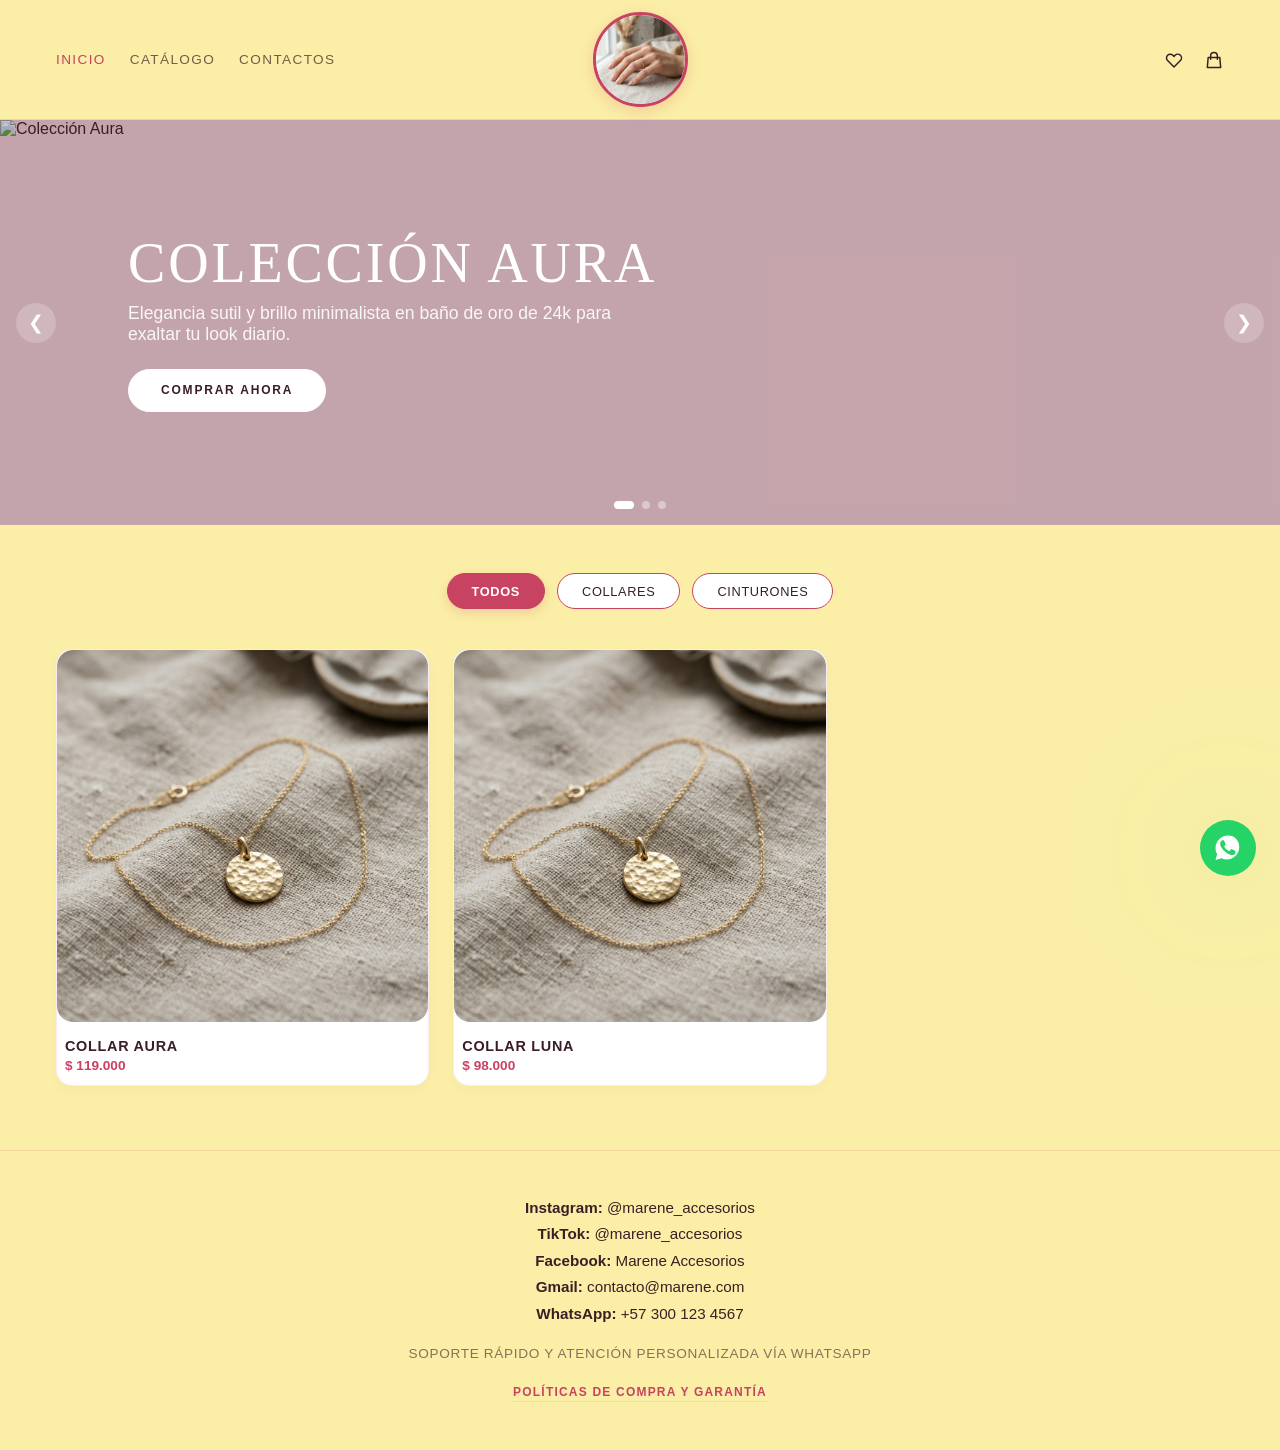
==== index.html @ 51c4de4d "Update index.html" ====
<!DOCTYPE html>
<html lang="es">
<head>
    <meta charset="UTF-8">
    <meta name="viewport" content="width=device-width, initial-scale=1.0">
    <meta name="description" content="MARENE — Collares minimalistas para mujer.">
    <title>MARENE — Collares Minimalistas</title>
    <link rel="icon" href="assets/images/favicon.svg">
    <style>
        :root { 
            color-scheme: light; 
            --bg-primary: #FBEFA7;      /* Amarillo crema de las letras de tu logo */
            --text-main: #3A1E24;       /* Marrón rojizo muy oscuro para máxima armonía */
            --accent-main: #C84261;     /* El rosa intenso de fondo de tu logo original */
            --accent-muted: #F3D1D9;    /* Rosa suave pastel para bordes y hovers */
        }
        html { scroll-behavior: smooth; }
        body { margin: 0; font-family: 'Inter', sans-serif; background: var(--bg-primary); color: var(--text-main); }
        * { box-sizing: border-box; }
        button, a { font: inherit; }
        a { color: inherit; text-decoration: none; }
        button { border: none; background: none; cursor: pointer; padding: 0; }

        .page-shell { min-height: 100vh; display: flex; flex-direction: column; }
        
        /* HEADER PREMIUM DE LUJO ALINEADO EN 3 COLUMNAS */
        .page-header { position: sticky; top: 0; z-index: 30; background: var(--bg-primary); border-bottom: 1px solid rgba(200, 66, 97, 0.15); padding: 0.75rem 0; }
        .header-inner { max-width: 1200px; margin: 0 auto; padding: 0 1rem; display: grid; grid-template-columns: 1fr auto 1fr; align-items: center; gap: 1rem; }
        
        /* LOGO TIPO CÍRCULO CENTRADO Y MUCHO MÁS GRANDE */
        .brand-logo { 
            display: flex; 
            align-items: center; 
            justify-content: center; 
            width: 95px;               /* Tamaño imponente para que resalte */
            height: 95px;              
            background: #fff;          /* Fondo blanco para que el diseño contraste perfectamente */
            border-radius: 50%; 
            overflow: hidden; 
            border: 3.5px solid var(--accent-main); /* Enmarcado con el rosa característico */
            box-shadow: 0 4px 16px rgba(200, 66, 97, 0.2);
            transition: transform 0.2s ease;
        }
        .brand-logo:hover { transform: scale(1.05); }
        .brand-logo img { width: 100%; height: 100%; object-fit: cover; display: block; }
        
        .site-nav { display: flex; gap: 1.5rem; justify-content: flex-start; }
        .nav-link { text-transform: uppercase; letter-spacing: .1em; font-size: .85rem; color: rgba(58, 30, 36, 0.7); transition: color .2s ease; font-weight: 500; }
        .nav-link:hover, .nav-link.active { color: var(--accent-main); }

        .header-actions { display: flex; align-items: center; gap: 1.25rem; justify-content: flex-end; }
        .header-action-btn { position: relative; display: inline-flex; align-items: center; justify-content: center; color: var(--text-main); transition: transform .2s ease; }
        .header-action-btn:hover { transform: scale(1.05); color: var(--accent-main); }
        .cart-badge-count { position: absolute; top: -6px; right: -8px; background: var(--accent-main); color: #fff; font-size: .65rem; font-weight: 700; width: 16px; height: 16px; border-radius: 50%; display: inline-flex; align-items: center; justify-content: center; }

        /* HERO CARRUSEL */
        .hero-carousel { position: relative; width: 100%; height: clamp(300px, 45vh, 500px); overflow: hidden; background: var(--accent-muted); }
        .carousel-track { display: flex; width: 300%; height: 100%; transition: transform 0.6s cubic-bezier(0.25, 1, 0.5, 1); }
        .carousel-slide { width: 33.333%; height: 100%; position: relative; flex-shrink: 0; }
        .carousel-slide img { width: 100%; height: 100%; object-fit: cover; display: block; }
        
        .carousel-overlay-content { position: absolute; inset: 0; background: rgba(58, 30, 36, 0.25); display: flex; flex-direction: column; justify-content: center; align-items: flex-start; padding: 2rem 10%; color: #fff; text-align: left; }
        .carousel-title { font-family: 'Cormorant Garamond', serif; font-size: clamp(2rem, 5vw, 3.5rem); font-weight: 400; margin: 0 0 0.5rem; letter-spacing: .05em; text-transform: uppercase; line-height: 1.1; }
        .carousel-subtitle { font-size: clamp(0.85rem, 2vw, 1.1rem); margin: 0 0 1.5rem; max-width: 500px; color: rgba(255,255,255,0.9); font-weight: 300; }
        
        .btn-carousel-buy { display: inline-flex; align-items: center; justify-content: center; padding: 0.85rem 2rem; border-radius: 999px; background: #fff; color: var(--text-main); text-transform: uppercase; letter-spacing: .15em; font-size: .75rem; font-weight: 600; border: 1px solid #fff; transition: all .2s ease; }
        .btn-carousel-buy:hover { background: transparent; color: #fff; }

        .carousel-arrow { position: absolute; top: 50%; transform: translateY(-50%); background: rgba(255,255,255,0.2); color: #fff; width: 40px; height: 40px; border-radius: 50%; display: flex; align-items: center; justify-content: center; font-size: 1.2rem; transition: background .2s; z-index: 10; }
        .carousel-arrow:hover { background: rgba(255,255,255,0.4); }
        .arrow-left { left: 1rem; }
        .arrow-right { right: 1rem; }

        .carousel-indicators { position: absolute; bottom: 1rem; left: 50%; transform: translateX(-50%); display: flex; gap: 0.5rem; z-index: 10; }
        .indicator-dot { width: 8px; height: 8px; border-radius: 50%; background: rgba(255,255,255,0.4); transition: background .2s; cursor: pointer; }
        .indicator-dot.active { background: #fff; width: 20px; border-radius: 999px; }

        /* FILTROS DE CATEGORÍA ROSAS */
        .filter-container { display: flex; justify-content: center; gap: 0.75rem; margin-bottom: 2.5rem; padding: 0 1rem; }
        .btn-filter { padding: 0.6rem 1.5rem; border-radius: 999px; border: 1px solid var(--accent-main); background: #fff; color: var(--text-main); font-size: .8rem; font-weight: 500; text-transform: uppercase; letter-spacing: .05em; transition: all .2s ease; }
        .btn-filter:hover { background: var(--accent-muted); color: var(--accent-main); }
        .btn-filter.active { background: var(--accent-main); color: #fff; border-color: var(--accent-main); font-weight: 600; box-shadow: 0 4px 12px rgba(200, 66, 97, 0.2); }

        /* GRID DE PRODUCTOS EN 2 COLUMNAS */
        .product-section { max-width: 1200px; margin: 0 auto; padding: 3rem 1rem 4rem; }
        .product-grid { display: grid; grid-template-columns: repeat(2, minmax(0, 1fr)); gap: 1rem; }
        @media (min-width: 768px) { .product-grid { grid-template-columns: repeat(3, minmax(0, 1fr)); gap: 1.5rem; } }
        
        .product-card { display: grid; gap: .75rem; text-align: left; background: #fff; border-radius: 1rem; overflow: hidden; transition: transform .2s ease; border: 1px solid rgba(200, 66, 97, 0.1); box-shadow: 0 4px 12px rgba(58, 30, 36, 0.03); }
        .product-card:hover { transform: translateY(-2px); border-color: var(--accent-main); box-shadow: 0 8px 24px rgba(200, 66, 97, 0.08); }
        .product-card-image { width: 100%; aspect-ratio: 1 / 1; overflow: hidden; background: var(--accent-muted); border-radius: 1rem; }
        .product-card-image img { width: 100%; height: 100%; object-fit: cover; display: block; }
        .product-card-body { padding: .25rem .5rem .75rem; }
        .product-card-title { margin: 0 0 .25rem; font-size: .9rem; font-weight: 600; text-transform: uppercase; letter-spacing: .05em; color: var(--text-main); }
        .product-card-price { margin: 0; color: var(--accent-main); font-size: .85rem; font-weight: 600; }

        /* DETALLE OVERLAY */
        .detail-overlay { position: fixed; inset: 0; background: rgba(58, 30, 36, 0.4); backdrop-filter: blur(4px); display: grid; place-items: center; padding: 1rem; z-index: 50; transition: opacity .25s ease; }
        .detail-overlay.hidden { display: none; }
        .detail-modal { width: min(850px, 100%); background: #fff; border-radius: 1.5rem; overflow: hidden; box-shadow: 0 24px 60px rgba(58, 30, 36, 0.15); position: relative; }
        .detail-header { display: flex; align-items: center; justify-content: space-between; padding: 1.25rem 1.5rem; border-bottom: 1px solid var(--accent-muted); }
        .detail-title { margin: 0; font-size: 1rem; text-transform: uppercase; letter-spacing: .1em; font-weight: 600; color: var(--text-main); }
        .detail-close { font-size: 1.75rem; color: var(--text-main); line-height: 1; cursor: pointer; }
        .detail-content { display: grid; grid-template-columns: 1fr; gap: 1.5rem; padding: 1.5rem; max-height: 85vh; overflow-y: auto; }
        @media (min-width: 650px) { .detail-content { grid-template-columns: 1.1fr .9fr; gap: 2rem; } }

        /* CARRITO LATERAL (DRAWER) */
        .cart-drawer { position: fixed; top: 0; right: -100%; width: min(400px, 100%); height: 100vh; background: #fff; z-index: 60; box-shadow: -10px 0 40px rgba(58, 30, 36, 0.1); transition: right .3s ease; display: flex; flex-direction: column; }
        .cart-drawer.active { right: 0; }
        .cart-drawer-header { display: flex; align-items: center; justify-content: space-between; padding: 1.5rem; border-bottom: 1px solid var(--accent-muted); }
        .cart-drawer-title { margin: 0; font-size: 1.1rem; text-transform: uppercase; letter-spacing: .05em; font-weight: 700; color: var(--text-main); }
        .cart-drawer-close { font-size: 1.5rem; cursor: pointer; }
        .cart-drawer-body { flex: 1; overflow-y: auto; padding: 1.5rem; }
        .cart-drawer-footer { padding: 1.5rem; border-top: 1px solid var(--accent-muted); background: #fffafb; }
        
        #cart-checkout-btn { width: 100%; border-radius: 999px; padding: 1rem; background: var(--accent-main); color: #fff; font-weight: 600; text-transform: uppercase; letter-spacing: 0.05em; font-size: 0.85rem; transition: background 0.2s; box-shadow: 0 4px 14px rgba(200, 66, 97, 0.25); }
        #cart-checkout-btn:hover { background: #ab334f; }

        /* FOOTER */
        .minimal-footer { border-top: 1px solid rgba(200, 66, 97, 0.15); padding: 3rem 1rem; text-align: center; background: var(--bg-primary); margin-top: auto; }
        .footer-socials-text { display: flex; flex-direction: column; gap: 0.6rem; margin-bottom: 1.5rem; font-size: 0.95rem; color: var(--text-main); }
        .footer-socials-text p { margin: 0; }
        .footer-note { margin: 0; color: rgba(58, 30, 36, 0.6); font-size: .85rem; text-transform: uppercase; letter-spacing: .05em; }

        /* BOTÓN FLOTANTE DE WHATSAPP */
        .whatsapp-fixed-btn { position: fixed; bottom: 1.5rem; right: 1.5rem; background: #25D366; color: #fff; width: 56px; height: 56px; border-radius: 50%; display: flex; align-items: center; justify-content: center; box-shadow: 0 4px 166px rgba(37,211,102,0.3); z-index: 40; transition: transform .2s ease; }
        .whatsapp-fixed-btn:hover { transform: scale(1.1); }
        .whatsapp-fixed-btn svg { width: 30px; height: 30px; fill: currentColor; }

        /* MODAL DE POLÍTICAS */
        .policies-overlay { position: fixed; inset: 0; background: rgba(58, 30, 36, 0.4); backdrop-filter: blur(4px); display: grid; place-items: center; padding: 1rem; z-index: 100; opacity: 0; pointer-events: none; transition: opacity .25s ease; }
        .policies-overlay.active { opacity: 1; pointer-events: auto; }
        .policies-modal { width: min(700px, 100%); background: #fff; border-radius: 1.5rem; overflow: hidden; box-shadow: 0 24px 60px rgba(58, 30, 36, 0.15); display: flex; flex-direction: column; max-height: 85vh; }
        .policies-header { display: flex; align-items: center; justify-content: space-between; padding: 1.25rem 1.5rem; border-bottom: 1px solid var(--accent-muted); }
        .policies-title { margin: 0; font-size: 1rem; text-transform: uppercase; letter-spacing: .1em; font-weight: 600; font-family: 'Cormorant Garamond', serif; color: var(--accent-main); }
        .policies-close { font-size: 1.75rem; color: var(--text-main); line-height: 1; cursor: pointer; }
        .policies-content { padding: 1.5rem; overflow-y: auto; text-align: left; font-size: 0.9rem; line-height: 1.6; color: #555; }
        .policies-content h5 { font-size: 0.95rem; text-transform: uppercase; margin: 1.5rem 0 0.5rem; color: var(--accent-main); letter-spacing: 0.05em; border-bottom: 1px solid #f5f5f5; padding-bottom: 0.2rem; }
        .policies-content ul { padding-left: 1.2rem; margin: 0 0 1rem; }
        .policies-content li { margin-bottom: 0.4rem; }

        .no-scroll { overflow: hidden; }

        @media (max-width: 768px) {
            .header-inner { display: flex; flex-direction: column; text-align: center; gap: 0.75rem; padding: 0.5rem 1rem; }
            .site-nav { justify-content: center; order: 2; gap: 1.2rem; }
            .header-actions { justify-content: center; order: 3; }
            .brand-logo { order: 1; width: 85px; height: 85px; }
        }
    </style>
</head>
<body>
    <div class="page-shell">
        <header class="page-header">
            <div class="header-inner">
                
                <!-- 1. COLUMNA IZQUIERDA: MENÚ DE NAVEGACIÓN -->
                <nav class="site-nav" aria-label="Navegación principal">
                    <a class="nav-link active" href="#inicio">Inicio</a>
                    <a class="nav-link" href="#productos">Catálogo</a>
                    <a class="nav-link" href="#footer">Contactos</a>
                </nav>

                <!-- 2. COLUMNA CENTRAL: LOGO CENTRADO (Muestra provisional con imagen existente) -->
                <div style="display: flex; justify-content: center;">
                    <a href="#inicio" class="brand-logo">
                        <img src="assets/images/anillo-solitaire-1.png" alt="MARENE">
                    </a>
                </div>

                <!-- 3. COLUMNA DERECHA: ÍCONOS -->
                <div class="header-actions">
                    <button class="header-action-btn" aria-label="Ver Favoritos">
                        <svg width="20" height="20" fill="none" stroke="currentColor" stroke-width="1.8" viewBox="0 0 24 24"><path stroke-linecap="round" stroke-linejoin="round" d="M4.318 6.318a4.5 4.5 0 000 6.364L12 20.364l7.682-7.682a4.5 4.5 0 00-6.364-6.364L12 7.636l-1.318-1.318a4.5 4.5 0 00-6.364 0z"/></svg>
                    </button>
                    <button class="header-action-btn" id="cart-toggle-icon-btn" onclick="openCartDrawer()" aria-label="Abrir Carrito">
                        <svg width="20" height="20" fill="none" stroke="currentColor" stroke-width="1.8" viewBox="0 0 24 24"><path stroke-linecap="round" stroke-linejoin="round" d="M16 11V7a4 4 0 00-8 0v4M5 9h14l1 12H4L5 9z"/></svg>
                        <span class="cart-badge-count" style="display: none;">0</span>
                    </button>
                </div>

            </div>
        </header>

        <main id="inicio">
            <!-- Carrusel de Fotos Dinámico -->
            <section class="hero-carousel" aria-label="Destacados de la marca">
                <button class="carousel-arrow arrow-left" onclick="moveSlide(-1)" aria-label="Anterior slide">&#10094;</button>
                <button class="carousel-arrow arrow-right" onclick="moveSlide(1)" aria-label="Siguiente slide">&#10095;</button>
                
                <div class="carousel-track" id="carouselTrack">
                    <div class="carousel-slide">
                        <img src="https://images.unsplash.com/photo-1599643478518-a784e5dc4c8f?q=80&w=1200&auto=format&fit=crop" alt="Colección Aura">
                        <div class="carousel-overlay-content">
                            <h2 class="carousel-title">Colección Aura</h2>
                            <p class="carousel-subtitle">Elegancia sutil y brillo minimalista en baño de oro de 24k para exaltar tu look diario.</p>
                            <a href="#productos" class="btn-carousel-buy">Comprar ahora</a>
                        </div>
                    </div>
                    <div class="carousel-slide">
                        <img src="https://images.unsplash.com/photo-1617038260897-41a1f14a8ca0?q=80&w=1200&auto=format&fit=crop" alt="Diseño Effortless">
                        <div class="carousel-overlay-content">
                            <h2 class="carousel-title">Estilo Esencial</h2>
                            <p class="carousel-subtitle">Piezas delicadas creadas para complementarse perfectamente en capas.</p>
                            <a href="#productos" class="btn-carousel-buy">Ver Colección</a>
                        </div>
                    </div>
                    <div class="carousel-slide">
                        <img src="https://images.unsplash.com/photo-1535632066927-ab7c9ab60908?q=80&w=1200&auto=format&fit=crop" alt="Plata de Ley">
                        <div class="carousel-overlay-content">
                            <h2 class="carousel-title">Detalles que Abrazan</h2>
                            <p class="carousel-subtitle">Plata de ley 925 y acabados premium diseñados para perdurar.</p>
                            <a href="#productos" class="btn-carousel-buy">Explorar Fieles</a>
                        </div>
                    </div>
                </div>

                <div class="carousel-indicators">
                    <span class="indicator-dot active" onclick="goToSlide(0)"></span>
                    <span class="indicator-dot" onclick="goToSlide(1)"></span>
                    <span class="indicator-dot" onclick="goToSlide(2)"></span>
                </div>
            </section>

            <!-- Sección de Catálogo con Filtros Integrados -->
            <section class="product-section" id="productos">
                <div class="filter-container">
                    <button class="btn-filter active" onclick="applyCategoryFilter('all', this)">Todos</button>
                    <button class="btn-filter" onclick="applyCategoryFilter('collares', this)">Collares</button>
                    <button class="btn-filter" onclick="applyCategoryFilter('cinturones', this)">Cinturones</button>
                </div>
                <div class="product-grid" id="product-grid"></div>
            </section>
        </main>
        
        <footer class="minimal-footer" id="footer">
            <div class="footer-socials-text">
                <p><strong>Instagram:</strong> @marene_accesorios</p>
                <p><strong>TikTok:</strong> @marene_accesorios</p>
                <p><strong>Facebook:</strong> Marene Accesorios</p>
                <p><strong>Gmail:</strong> contacto@marene.com</p>
                <p><strong>WhatsApp:</strong> +57 300 123 4567</p>
            </div>
            <p class="footer-note">Soporte rápido y atención personalizada vía WhatsApp</p>
            <button type="button" onclick="togglePolicies(true)" style="margin-top: 1.5rem; font-size: 0.75rem; text-transform: uppercase; letter-spacing: 0.1em; color: var(--accent-main); border-bottom: 1px solid var(--accent-muted); padding-bottom: 2px; font-weight: 600;">Políticas de Compra y Garantía</button>
        </footer>
    </div>

    <!-- BOTÓN FIJO FLOTANTE DE WHATSAPP -->
    <a href="https://wa.me/573001234567?text=Hola%20MARENE%2C%20quiero%20recibir%20atenci%C3%B3n%20personalizada%20para%20mi%20pedido." class="whatsapp-fixed-btn" target="_blank" rel="noopener noreferrer" aria-label="Escríbenos por WhatsApp">
        <svg viewBox="0 0 24 24"><path d="M12.012 2c-5.508 0-9.988 4.479-9.988 9.987 0 1.763.46 3.42 1.262 4.861l-1.286 4.697 4.811-1.261a9.92 9.92 0 0 0 4.201.936h.004c5.499 0 9.996-4.481 9.996-9.99 0-2.67-1.037-5.178-2.922-7.062C17.202 3.14 14.701 2 12.012 2zm6.136 14.195c-.269.756-1.564 1.385-2.146 1.442-.519.052-1.201.074-1.921-.157-.457-.146-1.026-.344-1.758-.661-3.111-1.347-5.114-4.512-5.269-4.72-.156-.207-1.272-1.696-1.272-3.235 0-1.539.802-2.296 1.087-2.608.285-.311.622-.389.829-.389.207 0 .415.004.596.012.191.008.446-.073.701.539.269.648.918 2.242.996 2.403.078.161.13.348.026.56-.104.212-.156.342-.311.518-.156.177-.327.394-.467.529-.156.145-.322.304-.139.617.182.311.81 1.324 1.737 2.152.923.824 1.701 1.08 2.012 1.208.311.129.493.109.674-.099.181-.207.778-.902.986-1.213.207-.311.415-.259.699-.155.285.104 1.815.856 2.126 1.011.311.155.518.233.596.363.078.13.078.752-.191 1.508z"/></svg>
    </a>

    <!-- VENTANA EMERGENTE DETALLE -->
    <div id="detail-overlay" class="detail-overlay hidden" aria-hidden="true">
        <div class="detail-modal" role="dialog" aria-modal="true">
            <div class="detail-header">
                <p class="detail-title">Detalle de la Pieza</p>
                <span id="detail-close" class="detail-close">&times;</span>
            </div>
            <div class="detail-content"></div>
        </div>
    </div>

    <!-- CARRITO DE COMPRAS LATERAL -->
    <div id="cart-overlay" class="cart-overlay"></div>
    <div id="cart-drawer" class="cart-drawer">
        <div class="cart-drawer-header">
            <p class="cart-drawer-title">Mi Carrito</p>
            <span id="cart-close-btn" class="cart-drawer-close" onclick="closeCartDrawer()">&times;</span>
        </div>
        <div class="cart-drawer-body" id="cart-drawer-items"></div>
        <div class="cart-drawer-footer">
            <div style="display: flex; justify-content: space-between; font-weight: 700; margin-bottom: 1rem; font-size: 1.05rem;">
                <span>Subtotal:</span>
                <span id="cart-subtotal-val">$0 COP</span>
            </div>
            <button id="cart-checkout-btn" class="btn-primary" onclick="if(typeof checkoutCartViaWhatsApp === 'function') checkoutCartViaWhatsApp()">Confirmar Pedido por WhatsApp</button>
        </div>
    </div>

    <!-- VENTANA EMERGENTE: POLÍTICAS DE COMPRA -->
    <div id="policies-overlay" class="policies-overlay" aria-hidden="true">
        <div class="policies-modal">
            <div class="policies-header">
                <p class="policies-title">Políticas de Compra y Garantía — MARENE</p>
                <span onclick="togglePolicies(false)" class="policies-close">&times;</span>
            </div>
            <div class="policies-content">
                <p>En <strong>MARENE</strong> diseñamos y elaboramos cada pieza a mano mediante procesos artesanales de alta precisión. Al realizar tu compra, aceptas nuestros términos de servicio:</p>
                
                <h5>1. Producción Bajo Pedido</h5>
                <p>Todos nuestros accesorios se confeccionan exclusivamente bajo pedido. El tiempo estimado de tejido te será comunicado al confirmar tu orden vía WhatsApp y variará según la complejidad y la cantidad de pedidos en proceso en el taller.</p>
                
                <h5>2. Gestión de Pagos</h5>
                <ul>
                    <li><strong>Anticipo:</strong> Se requiere un anticipo obligatorio del <strong>50% del valor total</strong> del producto para iniciar la fabricación.</li>
                    <li><strong>Saldo:</strong> El 50% restante más el costo de envío debe liquidarse antes del despacho o en el momento de la entrega presencial acordada.</li>
                    <li><strong>Medios autorizados:</strong> Transferencias a través de Nequi, Nu y efectivo en entregas locales.</li>
                </ul>

                <h5>3. Cambios y Cancelaciones</h5>
                <p>Una vez recibido el anticipo y comenzada la manufactura, <strong>no se realizan reembolsos ni cancelaciones</strong>, ya que los recursos se invierten de inmediato en la compra de insumos. Los ajustes de diseño solo se evaluarán dentro de las primeras horas de la solicitud.</p>

                <h5>4. Envíos y Rastreo</h5>
                <p>Realizamos envíos asegurados a toda Colombia. Al despachar el paquete, te compartiremos el número de guía de la transportadora para su monetoreo en tiempo real.</p>

                <h5>5. Daños en Transporte</h5>
                <p>Si tu joya sufre daños en el traslado, debes reportarlo en las primeras 24 horas adjuntando fotografías claras de la caja o bolsa de seguridad externa sellada y del producto.</p>

                <h5>6. Cobertura de Garantía</h5>
                <p>Ofrecemos <strong>30 días de garantía</strong> por fallas técnicas latentes (cierres, costuras de hilos o uniones defectuosas). La garantía queda anulada por golpes, mal uso o contacto directo con agua, perfumes, cremas o químicos.</p>

                <h5>7. Guía de Cuidado Esencial</h5>
                <p>Para prolongar la vida útil de tus joyas: evita la humedad y el contacto con químicos, almacena cada pieza de forma individual en un entorno seco y límpiala usando únicamente un paño de microfibra seco.</p>
            </div>
        </div>
    </div>

    <!-- SCRIPTS DE COMPORTAMIENTO -->
    <script src="js/data.js"></script>
    <script src="js/cart.js"></script>
    <script src="js/main.js"></script>
    <script>
        let currentSlideIndex = 0;
        const totalSlides = 3;
        
        function updateSlidePosition() {
            const track = document.getElementById('carouselTrack');
            const dots = document.querySelectorAll('.indicator-dot');
            if(track) {
                track.style.transform = `translateX(-${currentSlideIndex * 33.333}%)`;
            }
            dots.forEach((dot, idx) => {
                if(idx === currentSlideIndex) dot.classList.add('active');
                else dot.classList.remove('active');
            });
        }

        function moveSlide(direction) {
            currentSlideIndex = (currentSlideIndex + direction + totalSlides) % totalSlides;
            updateSlidePosition();
        }

        function goToSlide(index) {
            currentSlideIndex = index;
            updateSlidePosition();
        }

        // Lógica de filtrado dinámico local
        function applyCategoryFilter(category, currentButton) {
            document.querySelectorAll('.btn-filter').forEach(btn => btn.classList.remove('active'));
            currentButton.classList.add('active');

            const productCards = document.querySelectorAll('.product-card');
            productCards.forEach(card => {
                const cardId = card.getAttribute('data-id') || card.id;
                const matchProduct = window.PRODUCTS?.find(p => p.id === cardId || cardId.includes(p.id));
                
                if (matchProduct) {
                    if (category === 'all' || matchProduct.category === category) {
                        card.style.display = 'grid';
                    } else {
                        card.style.display = 'none';
                    }
                }
            });
        }

        // Lógica del Modal de Políticas
        function togglePolicies(show) {
            const overlay = document.getElementById('policies-overlay');
            if(show) {
                overlay.classList.add('active');
                document.body.style.overflow = 'hidden';
            } else {
                overlay.classList.remove('active');
                document.body.style.overflow = '';
            }
        }

        setInterval(() => {
            moveSlide(1);
        }, 5000);

        document.addEventListener('DOMContentLoaded', () => {
            if (typeof initShopPage === 'function') {
                initShopPage();
            }
        });
    </script>
</body>
</html>
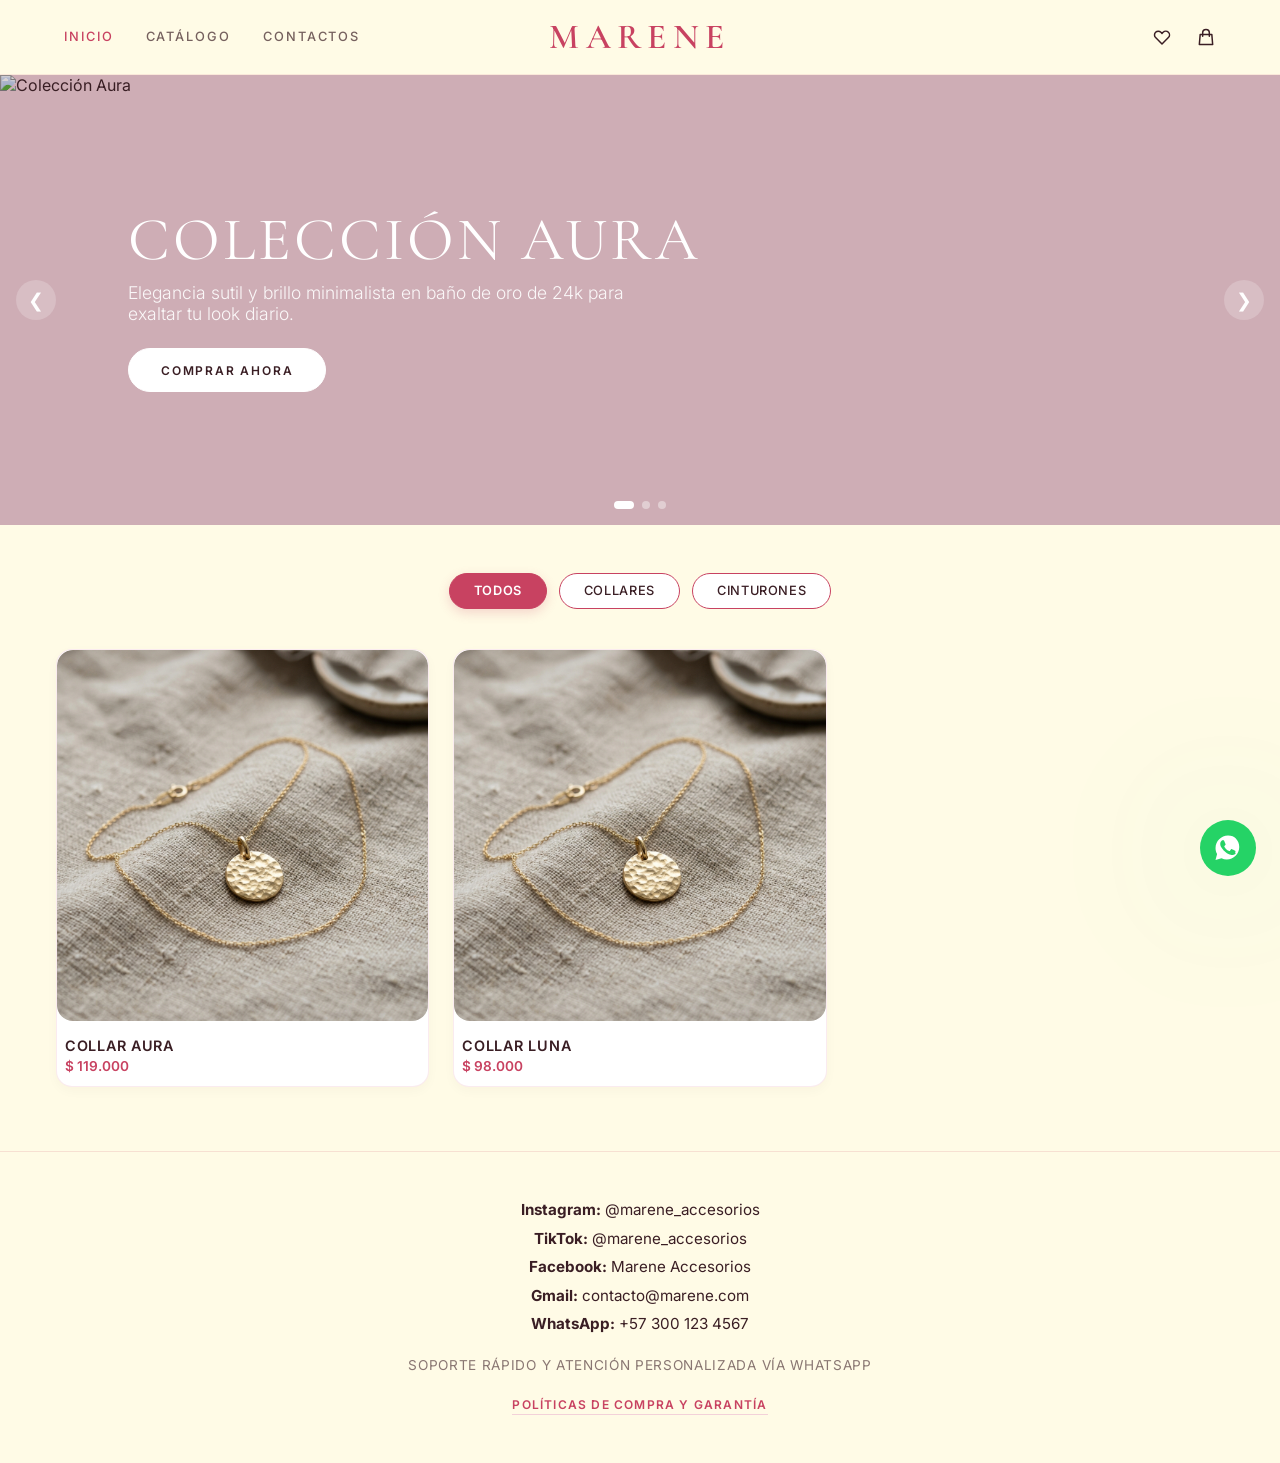
==== commit 4a5aa886: "Update index.html" ====
--- a/index.html
+++ b/index.html
@@ -6,12 +6,16 @@
     <meta name="description" content="MARENE — Collares minimalistas para mujer.">
     <title>MARENE — Collares Minimalistas</title>
     <link rel="icon" href="assets/images/favicon.svg">
+    <!-- Importamos tipografías elegantes para el texto y el menú -->
+    <link rel="preconnect" href="https://fonts.googleapis.com">
+    <link rel="preconnect" href="https://fonts.gstatic.com" crossorigin>
+    <link href="https://fonts.googleapis.com/css2?family=Cormorant+Garamond:ital,wght@0,400;0,600;1,400&family=Inter:wght@400;500;600&display=swap" rel="stylesheet">
     <style>
         :root { 
             color-scheme: light; 
-            --bg-primary: #FBEFA7;      /* Amarillo crema de las letras de tu logo */
+            --bg-primary: #FFFBE6;      /* Amarillo crema tono pastel suave, más sutil y limpio */
             --text-main: #3A1E24;       /* Marrón rojizo muy oscuro para máxima armonía */
-            --accent-main: #C84261;     /* El rosa intenso de fondo de tu logo original */
+            --accent-main: #C84261;     /* El rosa intenso característico de MARENE */
             --accent-muted: #F3D1D9;    /* Rosa suave pastel para bordes y hovers */
         }
         html { scroll-behavior: smooth; }
@@ -23,44 +27,51 @@
 
         .page-shell { min-height: 100vh; display: flex; flex-direction: column; }
         
-        /* HEADER PREMIUM DE LUJO ALINEADO EN 3 COLUMNAS */
-        .page-header { position: sticky; top: 0; z-index: 30; background: var(--bg-primary); border-bottom: 1px solid rgba(200, 66, 97, 0.15); padding: 0.75rem 0; }
-        .header-inner { max-width: 1200px; margin: 0 auto; padding: 0 1rem; display: grid; grid-template-columns: 1fr auto 1fr; align-items: center; gap: 1rem; }
-        
-        /* LOGO TIPO CÍRCULO CENTRADO Y MUCHO MÁS GRANDE */
-        .brand-logo { 
-            display: flex; 
-            align-items: center; 
-            justify-content: center; 
-            width: 95px;               /* Tamaño imponente para que resalte */
-            height: 95px;              
-            background: #fff;          /* Fondo blanco para que el diseño contraste perfectamente */
-            border-radius: 50%; 
-            overflow: hidden; 
-            border: 3.5px solid var(--accent-main); /* Enmarcado con el rosa característico */
-            box-shadow: 0 4px 16px rgba(200, 66, 97, 0.2);
+        /* HEADER PREMIUM DE LUJO ALINEADO EN 3 COLUMNAS STRICTAS */
+        .page-header { position: sticky; top: 0; z-index: 30; background: var(--bg-primary); border-bottom: 1px solid rgba(200, 66, 97, 0.1); padding: 1.2rem 0; }
+        .header-inner { max-width: 1200px; margin: 0 auto; padding: 0 1.5rem; display: grid; grid-template-columns: 1fr auto 1fr; align-items: center; }
+        
+        /* ESTILO EXCLUSIVO EN TEXTO PARA EL NOMBRE DEL LOGO */
+        .brand-text-logo { 
+            font-family: 'Cormorant Garamond', serif;
+            font-size: 2.2rem;
+            font-weight: 600;
+            color: var(--accent-main);  /* Color rosado del logo original */
+            letter-spacing: 0.18em;
+            text-transform: uppercase;
+            line-height: 1;
+            text-align: center;
+            display: inline-block;
             transition: transform 0.2s ease;
         }
-        .brand-logo:hover { transform: scale(1.05); }
-        .brand-logo img { width: 100%; height: 100%; object-fit: cover; display: block; }
-        
-        .site-nav { display: flex; gap: 1.5rem; justify-content: flex-start; }
-        .nav-link { text-transform: uppercase; letter-spacing: .1em; font-size: .85rem; color: rgba(58, 30, 36, 0.7); transition: color .2s ease; font-weight: 500; }
+        .brand-text-logo:hover { transform: scale(1.02); }
+        
+        /* CORRECCIÓN DE TIPOGRAFÍA Y ESPACIADO DEL MENÚ */
+        .site-nav { display: flex; gap: 2rem; justify-content: flex-start; align-items: center; }
+        .nav-link { 
+            text-transform: uppercase; 
+            letter-spacing: .15em; 
+            font-size: .8rem; 
+            color: rgba(58, 30, 36, 0.7); 
+            transition: color .2s ease; 
+            font-weight: 500; 
+        }
         .nav-link:hover, .nav-link.active { color: var(--accent-main); }
 
-        .header-actions { display: flex; align-items: center; gap: 1.25rem; justify-content: flex-end; }
+        /* ACCIONES DERECHAS FIJAS EN SU EXTREMO */
+        .header-actions { display: flex; align-items: center; gap: 1.5rem; justify-content: flex-end; }
         .header-action-btn { position: relative; display: inline-flex; align-items: center; justify-content: center; color: var(--text-main); transition: transform .2s ease; }
         .header-action-btn:hover { transform: scale(1.05); color: var(--accent-main); }
         .cart-badge-count { position: absolute; top: -6px; right: -8px; background: var(--accent-main); color: #fff; font-size: .65rem; font-weight: 700; width: 16px; height: 16px; border-radius: 50%; display: inline-flex; align-items: center; justify-content: center; }
 
         /* HERO CARRUSEL */
-        .hero-carousel { position: relative; width: 100%; height: clamp(300px, 45vh, 500px); overflow: hidden; background: var(--accent-muted); }
+        .hero-carousel { position: relative; width: 100%; height: clamp(350px, 50vh, 550px); overflow: hidden; background: var(--accent-muted); }
         .carousel-track { display: flex; width: 300%; height: 100%; transition: transform 0.6s cubic-bezier(0.25, 1, 0.5, 1); }
         .carousel-slide { width: 33.333%; height: 100%; position: relative; flex-shrink: 0; }
         .carousel-slide img { width: 100%; height: 100%; object-fit: cover; display: block; }
         
-        .carousel-overlay-content { position: absolute; inset: 0; background: rgba(58, 30, 36, 0.25); display: flex; flex-direction: column; justify-content: center; align-items: flex-start; padding: 2rem 10%; color: #fff; text-align: left; }
-        .carousel-title { font-family: 'Cormorant Garamond', serif; font-size: clamp(2rem, 5vw, 3.5rem); font-weight: 400; margin: 0 0 0.5rem; letter-spacing: .05em; text-transform: uppercase; line-height: 1.1; }
+        .carousel-overlay-content { position: absolute; inset: 0; background: rgba(58, 30, 36, 0.2); display: flex; flex-direction: column; justify-content: center; align-items: flex-start; padding: 2rem 10%; color: #fff; text-align: left; }
+        .carousel-title { font-family: 'Cormorant Garamond', serif; font-size: clamp(2.2rem, 5vw, 3.8rem); font-weight: 400; margin: 0 0 0.5rem; letter-spacing: .05em; text-transform: uppercase; line-height: 1.1; }
         .carousel-subtitle { font-size: clamp(0.85rem, 2vw, 1.1rem); margin: 0 0 1.5rem; max-width: 500px; color: rgba(255,255,255,0.9); font-weight: 300; }
         
         .btn-carousel-buy { display: inline-flex; align-items: center; justify-content: center; padding: 0.85rem 2rem; border-radius: 999px; background: #fff; color: var(--text-main); text-transform: uppercase; letter-spacing: .15em; font-size: .75rem; font-weight: 600; border: 1px solid #fff; transition: all .2s ease; }
@@ -142,10 +153,10 @@
         .no-scroll { overflow: hidden; }
 
         @media (max-width: 768px) {
-            .header-inner { display: flex; flex-direction: column; text-align: center; gap: 0.75rem; padding: 0.5rem 1rem; }
-            .site-nav { justify-content: center; order: 2; gap: 1.2rem; }
+            .header-inner { display: flex; flex-direction: column; text-align: center; gap: 1rem; padding: 0.5rem 1rem; }
+            .site-nav { justify-content: center; order: 2; gap: 1.5rem; }
             .header-actions { justify-content: center; order: 3; }
-            .brand-logo { order: 1; width: 85px; height: 85px; }
+            .brand-text-logo { order: 1; font-size: 1.8rem; }
         }
     </style>
 </head>
@@ -154,21 +165,19 @@
         <header class="page-header">
             <div class="header-inner">
                 
-                <!-- 1. COLUMNA IZQUIERDA: MENÚ DE NAVEGACIÓN -->
+                <!-- 1. COLUMNA IZQUIERDA: MENÚ DE NAVEGACIÓN ARTÍSTICO -->
                 <nav class="site-nav" aria-label="Navegación principal">
                     <a class="nav-link active" href="#inicio">Inicio</a>
                     <a class="nav-link" href="#productos">Catálogo</a>
                     <a class="nav-link" href="#footer">Contactos</a>
                 </nav>
 
-                <!-- 2. COLUMNA CENTRAL: LOGO CENTRADO (Muestra provisional con imagen existente) -->
+                <!-- 2. COLUMNA CENTRAL: NOMBRE DE LA MARCA EN TEXTO ELEGANTE -->
                 <div style="display: flex; justify-content: center;">
-                    <a href="#inicio" class="brand-logo">
-                        <img src="assets/images/anillo-solitaire-1.png" alt="MARENE">
-                    </a>
+                    <a href="#inicio" class="brand-text-logo">MARENE</a>
                 </div>
 
-                <!-- 3. COLUMNA DERECHA: ÍCONOS -->
+                <!-- 3. COLUMNA DERECHA: ÍCONOS ALINEADOS -->
                 <div class="header-actions">
                     <button class="header-action-btn" aria-label="Ver Favoritos">
                         <svg width="20" height="20" fill="none" stroke="currentColor" stroke-width="1.8" viewBox="0 0 24 24"><path stroke-linecap="round" stroke-linejoin="round" d="M4.318 6.318a4.5 4.5 0 000 6.364L12 20.364l7.682-7.682a4.5 4.5 0 00-6.364-6.364L12 7.636l-1.318-1.318a4.5 4.5 0 00-6.364 0z"/></svg>
@@ -279,7 +288,7 @@
         </div>
     </div>
 
-    <!-- VENTANA EMERGENTE: POLÍTICAS DE COMPRA -->
+    <!-- VENTANA EMERGENTE: POLÍTICAS DE COMPBA -->
     <div id="policies-overlay" class="policies-overlay" aria-hidden="true">
         <div class="policies-modal">
             <div class="policies-header">
@@ -303,13 +312,13 @@
                 <p>Una vez recibido el anticipo y comenzada la manufactura, <strong>no se realizan reembolsos ni cancelaciones</strong>, ya que los recursos se invierten de inmediato en la compra de insumos. Los ajustes de diseño solo se evaluarán dentro de las primeras horas de la solicitud.</p>
 
                 <h5>4. Envíos y Rastreo</h5>
-                <p>Realizamos envíos asegurados a toda Colombia. Al despachar el paquete, te compartiremos el número de guía de la transportadora para su monetoreo en tiempo real.</p>
+                <p>Realizamos envíos asegurados a toda Colombia. Al despachar el paquete, te compartiremos el número de guía de la transportadora para su monitoreo en tiempo real.</p>
 
                 <h5>5. Daños en Transporte</h5>
                 <p>Si tu joya sufre daños en el traslado, debes reportarlo en las primeras 24 horas adjuntando fotografías claras de la caja o bolsa de seguridad externa sellada y del producto.</p>
 
                 <h5>6. Cobertura de Garantía</h5>
-                <p>Ofrecemos <strong>30 días de garantía</strong> por fallas técnicas latentes (cierres, costuras de hilos o uniones defectuosas). La garantía queda anulada por golpes, mal uso o contacto directo con agua, perfumes, cremas o químicos.</p>
+                <p>Ofrecemos <strong>30 días de garantía</strong> por fallas técnicas latentes (cierres, costuras de hilos o uniones defectuosas). La garantía queda aunulada por golpes, mal uso o contacto directo con agua, perfumes, cremas o químicos.</p>
 
                 <h5>7. Guía de Cuidado Esencial</h5>
                 <p>Para prolongar la vida útil de tus joyas: evita la humedad y el contacto con químicos, almacena cada pieza de forma individual en un entorno seco y límpiala usando únicamente un paño de microfibra seco.</p>
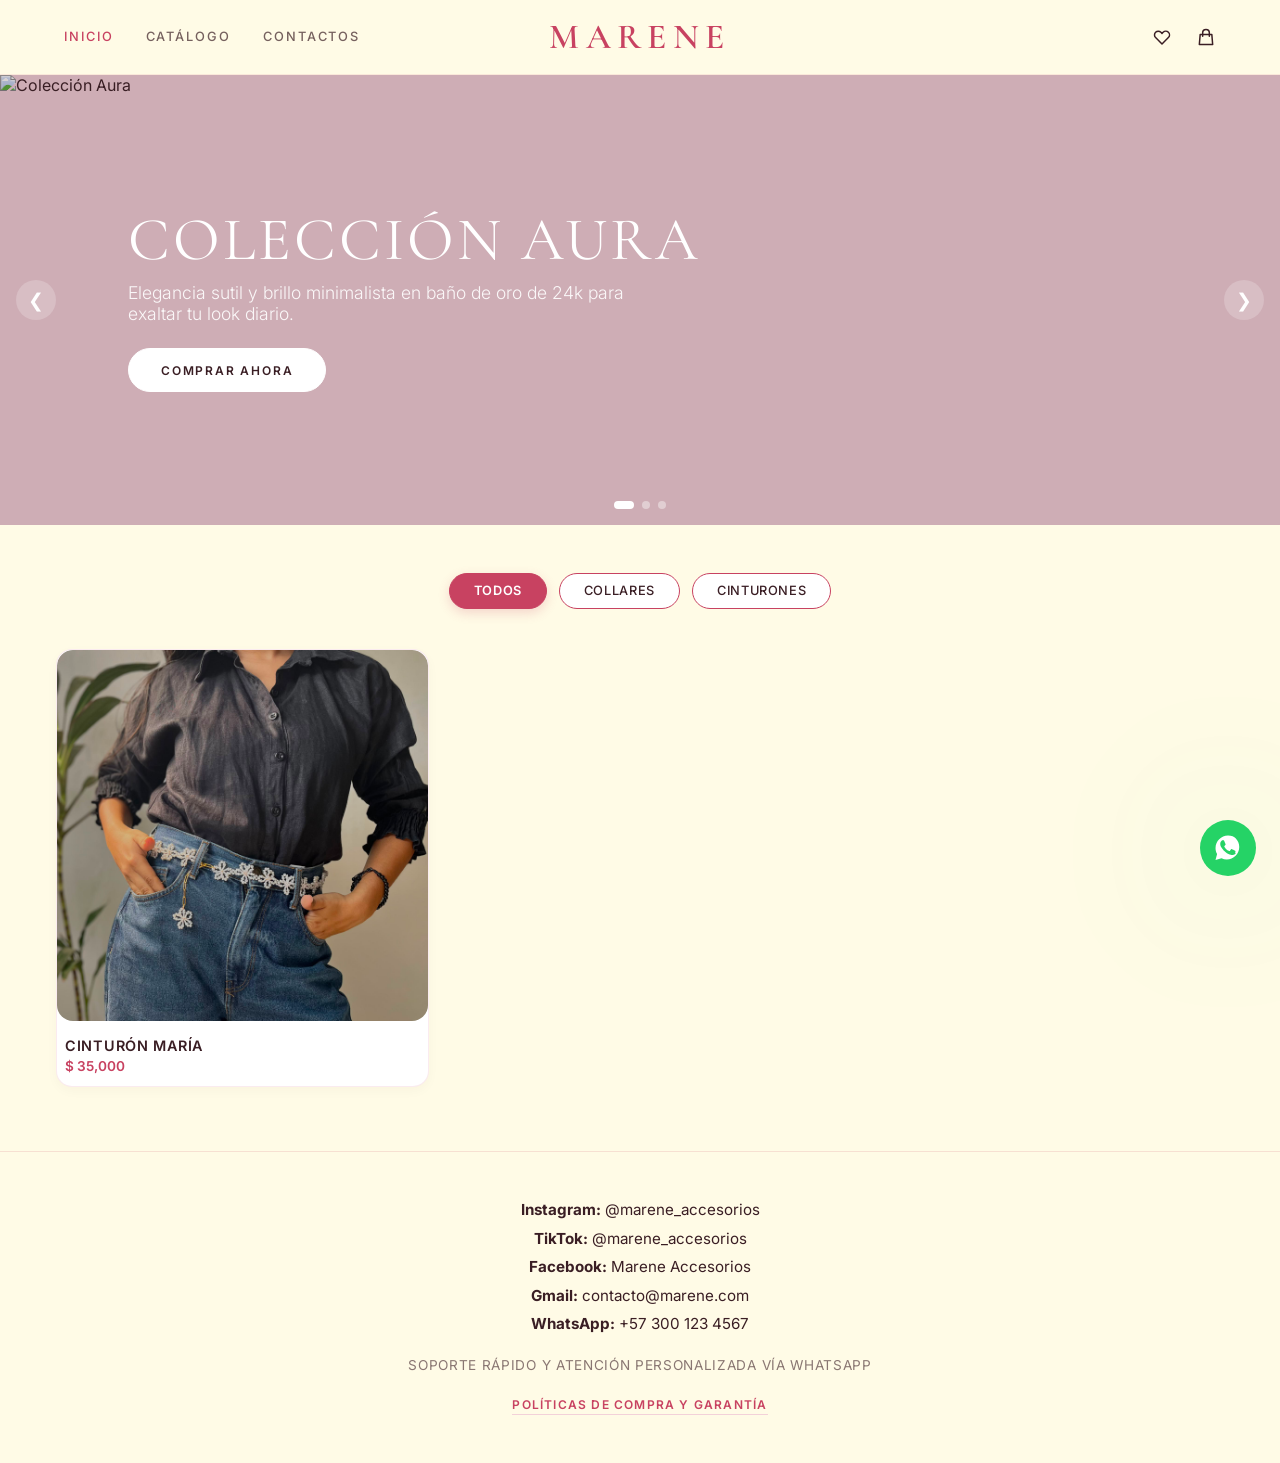
==== commit 75966607: "Update index.html" ====
--- a/index.html
+++ b/index.html
@@ -356,6 +356,18 @@
             updateSlidePosition();
         }
 
+        // NUEVA: Función para renderizar los productos en la cuadrícula principal al cargar
+        function initShopPage() {
+            const grid = document.getElementById('product-grid');
+            if (!grid || !window.PRODUCTS) return;
+
+            let html = '';
+            window.PRODUCTS.forEach(product => {
+                html += window.createProductCardHTML(product);
+            });
+            grid.innerHTML = html;
+        }
+
         // Lógica de filtrado dinámico local
         function applyCategoryFilter(category, currentButton) {
             document.querySelectorAll('.btn-filter').forEach(btn => btn.classList.remove('active'));
@@ -392,6 +404,7 @@
             moveSlide(1);
         }, 5000);
 
+        // Evento que arranca la tienda apenas carga la página
         document.addEventListener('DOMContentLoaded', () => {
             if (typeof initShopPage === 'function') {
                 initShopPage();
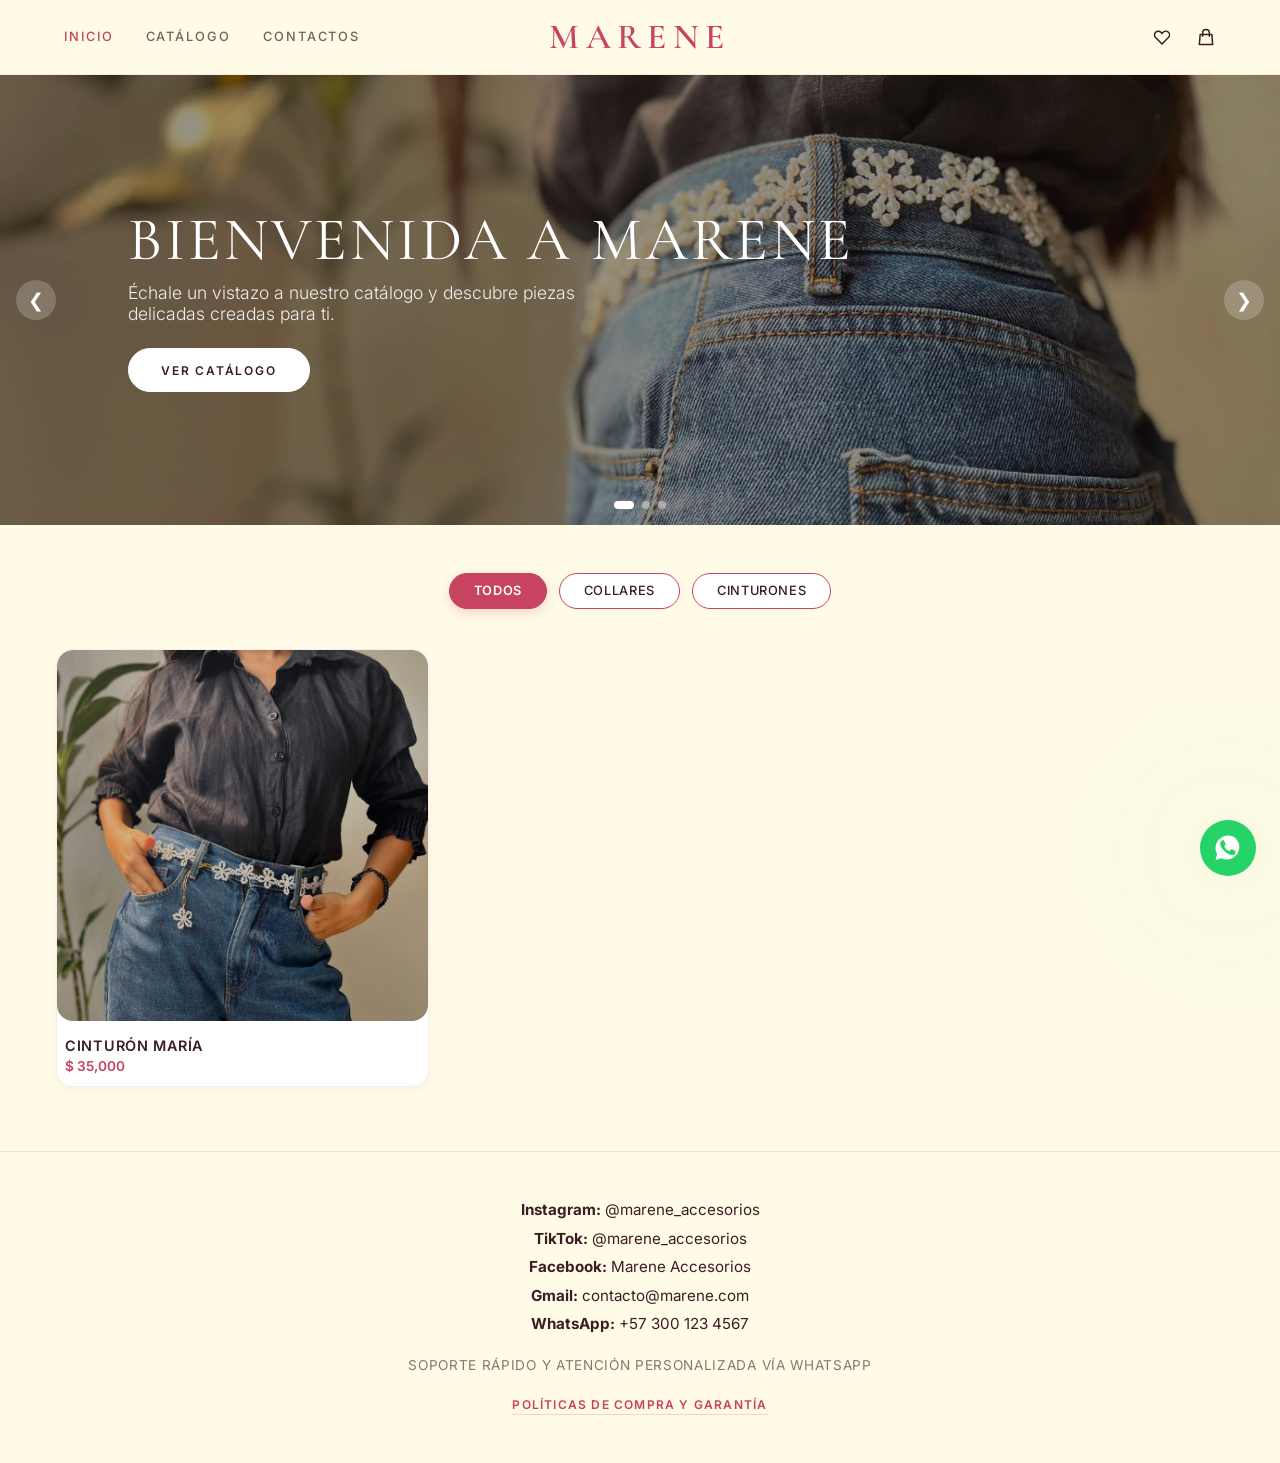
==== commit d95e2273: "Update index.html" ====
--- a/index.html
+++ b/index.html
@@ -36,7 +36,7 @@
             font-family: 'Cormorant Garamond', serif;
             font-size: 2.2rem;
             font-weight: 600;
-            color: var(--accent-main);  /* Color rosado del logo original */
+            color: var(--accent-main);
             letter-spacing: 0.18em;
             text-transform: uppercase;
             line-height: 1;
@@ -46,7 +46,6 @@
         }
         .brand-text-logo:hover { transform: scale(1.02); }
         
-        /* CORRECCIÓN DE TIPOGRAFÍA Y ESPACIADO DEL MENÚ */
         .site-nav { display: flex; gap: 2rem; justify-content: flex-start; align-items: center; }
         .nav-link { 
             text-transform: uppercase; 
@@ -58,13 +57,11 @@
         }
         .nav-link:hover, .nav-link.active { color: var(--accent-main); }
 
-        /* ACCIONES DERECHAS FIJAS EN SU EXTREMO */
         .header-actions { display: flex; align-items: center; gap: 1.5rem; justify-content: flex-end; }
         .header-action-btn { position: relative; display: inline-flex; align-items: center; justify-content: center; color: var(--text-main); transition: transform .2s ease; }
         .header-action-btn:hover { transform: scale(1.05); color: var(--accent-main); }
         .cart-badge-count { position: absolute; top: -6px; right: -8px; background: var(--accent-main); color: #fff; font-size: .65rem; font-weight: 700; width: 16px; height: 16px; border-radius: 50%; display: inline-flex; align-items: center; justify-content: center; }
 
-        /* HERO CARRUSEL */
         .hero-carousel { position: relative; width: 100%; height: clamp(350px, 50vh, 550px); overflow: hidden; background: var(--accent-muted); }
         .carousel-track { display: flex; width: 300%; height: 100%; transition: transform 0.6s cubic-bezier(0.25, 1, 0.5, 1); }
         .carousel-slide { width: 33.333%; height: 100%; position: relative; flex-shrink: 0; }
@@ -86,13 +83,11 @@
         .indicator-dot { width: 8px; height: 8px; border-radius: 50%; background: rgba(255,255,255,0.4); transition: background .2s; cursor: pointer; }
         .indicator-dot.active { background: #fff; width: 20px; border-radius: 999px; }
 
-        /* FILTROS DE CATEGORÍA ROSAS */
         .filter-container { display: flex; justify-content: center; gap: 0.75rem; margin-bottom: 2.5rem; padding: 0 1rem; }
         .btn-filter { padding: 0.6rem 1.5rem; border-radius: 999px; border: 1px solid var(--accent-main); background: #fff; color: var(--text-main); font-size: .8rem; font-weight: 500; text-transform: uppercase; letter-spacing: .05em; transition: all .2s ease; }
         .btn-filter:hover { background: var(--accent-muted); color: var(--accent-main); }
         .btn-filter.active { background: var(--accent-main); color: #fff; border-color: var(--accent-main); font-weight: 600; box-shadow: 0 4px 12px rgba(200, 66, 97, 0.2); }
 
-        /* GRID DE PRODUCTOS EN 2 COLUMNAS */
         .product-section { max-width: 1200px; margin: 0 auto; padding: 3rem 1rem 4rem; }
         .product-grid { display: grid; grid-template-columns: repeat(2, minmax(0, 1fr)); gap: 1rem; }
         @media (min-width: 768px) { .product-grid { grid-template-columns: repeat(3, minmax(0, 1fr)); gap: 1.5rem; } }
@@ -105,7 +100,6 @@
         .product-card-title { margin: 0 0 .25rem; font-size: .9rem; font-weight: 600; text-transform: uppercase; letter-spacing: .05em; color: var(--text-main); }
         .product-card-price { margin: 0; color: var(--accent-main); font-size: .85rem; font-weight: 600; }
 
-        /* DETALLE OVERLAY */
         .detail-overlay { position: fixed; inset: 0; background: rgba(58, 30, 36, 0.4); backdrop-filter: blur(4px); display: grid; place-items: center; padding: 1rem; z-index: 50; transition: opacity .25s ease; }
         .detail-overlay.hidden { display: none; }
         .detail-modal { width: min(850px, 100%); background: #fff; border-radius: 1.5rem; overflow: hidden; box-shadow: 0 24px 60px rgba(58, 30, 36, 0.15); position: relative; }
@@ -115,7 +109,8 @@
         .detail-content { display: grid; grid-template-columns: 1fr; gap: 1.5rem; padding: 1.5rem; max-height: 85vh; overflow-y: auto; }
         @media (min-width: 650px) { .detail-content { grid-template-columns: 1.1fr .9fr; gap: 2rem; } }
 
-        /* CARRITO LATERAL (DRAWER) */
+        .cart-overlay { position: fixed; inset: 0; background: rgba(58, 30, 36, 0.4); z-index: 55; opacity: 0; pointer-events: none; transition: opacity .3s ease; }
+        .cart-overlay.active { opacity: 1; pointer-events: auto; }
         .cart-drawer { position: fixed; top: 0; right: -100%; width: min(400px, 100%); height: 100vh; background: #fff; z-index: 60; box-shadow: -10px 0 40px rgba(58, 30, 36, 0.1); transition: right .3s ease; display: flex; flex-direction: column; }
         .cart-drawer.active { right: 0; }
         .cart-drawer-header { display: flex; align-items: center; justify-content: space-between; padding: 1.5rem; border-bottom: 1px solid var(--accent-muted); }
@@ -127,18 +122,15 @@
         #cart-checkout-btn { width: 100%; border-radius: 999px; padding: 1rem; background: var(--accent-main); color: #fff; font-weight: 600; text-transform: uppercase; letter-spacing: 0.05em; font-size: 0.85rem; transition: background 0.2s; box-shadow: 0 4px 14px rgba(200, 66, 97, 0.25); }
         #cart-checkout-btn:hover { background: #ab334f; }
 
-        /* FOOTER */
         .minimal-footer { border-top: 1px solid rgba(200, 66, 97, 0.15); padding: 3rem 1rem; text-align: center; background: var(--bg-primary); margin-top: auto; }
         .footer-socials-text { display: flex; flex-direction: column; gap: 0.6rem; margin-bottom: 1.5rem; font-size: 0.95rem; color: var(--text-main); }
         .footer-socials-text p { margin: 0; }
         .footer-note { margin: 0; color: rgba(58, 30, 36, 0.6); font-size: .85rem; text-transform: uppercase; letter-spacing: .05em; }
 
-        /* BOTÓN FLOTANTE DE WHATSAPP */
         .whatsapp-fixed-btn { position: fixed; bottom: 1.5rem; right: 1.5rem; background: #25D366; color: #fff; width: 56px; height: 56px; border-radius: 50%; display: flex; align-items: center; justify-content: center; box-shadow: 0 4px 166px rgba(37,211,102,0.3); z-index: 40; transition: transform .2s ease; }
         .whatsapp-fixed-btn:hover { transform: scale(1.1); }
         .whatsapp-fixed-btn svg { width: 30px; height: 30px; fill: currentColor; }
 
-        /* MODAL DE POLÍTICAS */
         .policies-overlay { position: fixed; inset: 0; background: rgba(58, 30, 36, 0.4); backdrop-filter: blur(4px); display: grid; place-items: center; padding: 1rem; z-index: 100; opacity: 0; pointer-events: none; transition: opacity .25s ease; }
         .policies-overlay.active { opacity: 1; pointer-events: auto; }
         .policies-modal { width: min(700px, 100%); background: #fff; border-radius: 1.5rem; overflow: hidden; box-shadow: 0 24px 60px rgba(58, 30, 36, 0.15); display: flex; flex-direction: column; max-height: 85vh; }
@@ -164,20 +156,16 @@
     <div class="page-shell">
         <header class="page-header">
             <div class="header-inner">
-                
-                <!-- 1. COLUMNA IZQUIERDA: MENÚ DE NAVEGACIÓN ARTÍSTICO -->
                 <nav class="site-nav" aria-label="Navegación principal">
                     <a class="nav-link active" href="#inicio">Inicio</a>
                     <a class="nav-link" href="#productos">Catálogo</a>
                     <a class="nav-link" href="#footer">Contactos</a>
                 </nav>
 
-                <!-- 2. COLUMNA CENTRAL: NOMBRE DE LA MARCA EN TEXTO ELEGANTE -->
                 <div style="display: flex; justify-content: center;">
                     <a href="#inicio" class="brand-text-logo">MARENE</a>
                 </div>
 
-                <!-- 3. COLUMNA DERECHA: ÍCONOS ALINEADOS -->
                 <div class="header-actions">
                     <button class="header-action-btn" aria-label="Ver Favoritos">
                         <svg width="20" height="20" fill="none" stroke="currentColor" stroke-width="1.8" viewBox="0 0 24 24"><path stroke-linecap="round" stroke-linejoin="round" d="M4.318 6.318a4.5 4.5 0 000 6.364L12 20.364l7.682-7.682a4.5 4.5 0 00-6.364-6.364L12 7.636l-1.318-1.318a4.5 4.5 0 00-6.364 0z"/></svg>
@@ -187,39 +175,40 @@
                         <span class="cart-badge-count" style="display: none;">0</span>
                     </button>
                 </div>
-
             </div>
         </header>
 
         <main id="inicio">
-            <!-- Carrusel de Fotos Dinámico -->
             <section class="hero-carousel" aria-label="Destacados de la marca">
                 <button class="carousel-arrow arrow-left" onclick="moveSlide(-1)" aria-label="Anterior slide">&#10094;</button>
                 <button class="carousel-arrow arrow-right" onclick="moveSlide(1)" aria-label="Siguiente slide">&#10095;</button>
                 
                 <div class="carousel-track" id="carouselTrack">
+                    <!-- FOTO Y TEXTO 1: BIENVENIDA -->
                     <div class="carousel-slide">
-                        <img src="https://images.unsplash.com/photo-1599643478518-a784e5dc4c8f?q=80&w=1200&auto=format&fit=crop" alt="Colección Aura">
+                        <img src="assets/images/banner1.jpg" alt="Bienvenida a MARENE">
                         <div class="carousel-overlay-content">
-                            <h2 class="carousel-title">Colección Aura</h2>
-                            <p class="carousel-subtitle">Elegancia sutil y brillo minimalista en baño de oro de 24k para exaltar tu look diario.</p>
-                            <a href="#productos" class="btn-carousel-buy">Comprar ahora</a>
+                            <h2 class="carousel-title">Bienvenida a MARENE</h2>
+                            <p class="carousel-subtitle">Échale un vistazo a nuestro catálogo y descubre piezas delicadas creadas para ti.</p>
+                            <a href="#productos" class="btn-carousel-buy">Ver Catálogo</a>
                         </div>
                     </div>
+                    <!-- FOTO Y TEXTO 2: COMPLEMENTOS -->
                     <div class="carousel-slide">
-                        <img src="https://images.unsplash.com/photo-1617038260897-41a1f14a8ca0?q=80&w=1200&auto=format&fit=crop" alt="Diseño Effortless">
+                        <img src="assets/images/banner2.jpg" alt="Estilo Esencial">
                         <div class="carousel-overlay-content">
                             <h2 class="carousel-title">Estilo Esencial</h2>
-                            <p class="carousel-subtitle">Piezas delicadas creadas para complementarse perfectamente en capas.</p>
-                            <a href="#productos" class="btn-carousel-buy">Ver Colección</a>
+                            <p class="carousel-subtitle">Todo lo necesario para complementar tus outfits y añadir un toque sutil y distinguido.</p>
+                            <a href="#productos" class="btn-carousel-buy">Explorar Colección</a>
                         </div>
                     </div>
+                    <!-- FOTO Y TEXTO 3: COMPRA -->
                     <div class="carousel-slide">
-                        <img src="https://images.unsplash.com/photo-1535632066927-ab7c9ab60908?q=80&w=1200&auto=format&fit=crop" alt="Plata de Ley">
+                        <img src="assets/images/banner3.jpg" alt="Detalles Únicos">
                         <div class="carousel-overlay-content">
-                            <h2 class="carousel-title">Detalles que Abrazan</h2>
-                            <p class="carousel-subtitle">Plata de ley 925 y acabados premium diseñados para perdurar.</p>
-                            <a href="#productos" class="btn-carousel-buy">Explorar Fieles</a>
+                            <h2 class="carousel-title">Detalles Únicos</h2>
+                            <p class="carousel-subtitle">Haz tu compra aquí de forma rápida y segura con atención personalizada.</p>
+                            <a href="#productos" class="btn-carousel-buy">Comprar Ahora</a>
                         </div>
                     </div>
                 </div>
@@ -231,7 +220,6 @@
                 </div>
             </section>
 
-            <!-- Sección de Catálogo con Filtros Integrados -->
             <section class="product-section" id="productos">
                 <div class="filter-container">
                     <button class="btn-filter active" onclick="applyCategoryFilter('all', this)">Todos</button>
@@ -255,12 +243,10 @@
         </footer>
     </div>
 
-    <!-- BOTÓN FIJO FLOTANTE DE WHATSAPP -->
     <a href="https://wa.me/573001234567?text=Hola%20MARENE%2C%20quiero%20recibir%20atenci%C3%B3n%20personalizada%20para%20mi%20pedido." class="whatsapp-fixed-btn" target="_blank" rel="noopener noreferrer" aria-label="Escríbenos por WhatsApp">
         <svg viewBox="0 0 24 24"><path d="M12.012 2c-5.508 0-9.988 4.479-9.988 9.987 0 1.763.46 3.42 1.262 4.861l-1.286 4.697 4.811-1.261a9.92 9.92 0 0 0 4.201.936h.004c5.499 0 9.996-4.481 9.996-9.99 0-2.67-1.037-5.178-2.922-7.062C17.202 3.14 14.701 2 12.012 2zm6.136 14.195c-.269.756-1.564 1.385-2.146 1.442-.519.052-1.201.074-1.921-.157-.457-.146-1.026-.344-1.758-.661-3.111-1.347-5.114-4.512-5.269-4.72-.156-.207-1.272-1.696-1.272-3.235 0-1.539.802-2.296 1.087-2.608.285-.311.622-.389.829-.389.207 0 .415.004.596.012.191.008.446-.073.701.539.269.648.918 2.242.996 2.403.078.161.13.348.026.56-.104.212-.156.342-.311.518-.156.177-.327.394-.467.529-.156.145-.322.304-.139.617.182.311.81 1.324 1.737 2.152.923.824 1.701 1.08 2.012 1.208.311.129.493.109.674-.099.181-.207.778-.902.986-1.213.207-.311.415-.259.699-.155.285.104 1.815.856 2.126 1.011.311.155.518.233.596.363.078.13.078.752-.191 1.508z"/></svg>
     </a>
 
-    <!-- VENTANA EMERGENTE DETALLE -->
     <div id="detail-overlay" class="detail-overlay hidden" aria-hidden="true">
         <div class="detail-modal" role="dialog" aria-modal="true">
             <div class="detail-header">
@@ -271,7 +257,6 @@
         </div>
     </div>
 
-    <!-- CARRITO DE COMPRAS LATERAL -->
     <div id="cart-overlay" class="cart-overlay"></div>
     <div id="cart-drawer" class="cart-drawer">
         <div class="cart-drawer-header">
@@ -284,11 +269,10 @@
                 <span>Subtotal:</span>
                 <span id="cart-subtotal-val">$0 COP</span>
             </div>
-            <button id="cart-checkout-btn" class="btn-primary" onclick="if(typeof checkoutCartViaWhatsApp === 'function') checkoutCartViaWhatsApp()">Confirmar Pedido por WhatsApp</button>
+            <button id="cart-checkout-btn" class="btn-primary" onclick="if(typeof checkoutWhatsApp === 'function') checkoutWhatsApp()">Confirmar Pedido por WhatsApp</button>
         </div>
     </div>
 
-    <!-- VENTANA EMERGENTE: POLÍTICAS DE COMPBA -->
     <div id="policies-overlay" class="policies-overlay" aria-hidden="true">
         <div class="policies-modal">
             <div class="policies-header">
@@ -318,7 +302,7 @@
                 <p>Si tu joya sufre daños en el traslado, debes reportarlo en las primeras 24 horas adjuntando fotografías claras de la caja o bolsa de seguridad externa sellada y del producto.</p>
 
                 <h5>6. Cobertura de Garantía</h5>
-                <p>Ofrecemos <strong>30 días de garantía</strong> por fallas técnicas latentes (cierres, costuras de hilos o uniones defectuosas). La garantía queda aunulada por golpes, mal uso o contacto directo con agua, perfumes, cremas o químicos.</p>
+                <p>Ofrecemos <strong>30 días de garantía</strong> por fallas técnicas latentes (cierres, costuras de hilos o uniones defectuosas). La garantía queda anulada por golpes, mal uso o contacto directo con agua, perfumes, cremas o químicos.</p>
 
                 <h5>7. Guía de Cuidado Esencial</h5>
                 <p>Para prolongar la vida útil de tus joyas: evita la humedad y el contacto con químicos, almacena cada pieza de forma individual en un entorno seco y límpiala usando únicamente un paño de microfibra seco.</p>
@@ -356,7 +340,7 @@
             updateSlidePosition();
         }
 
-        // NUEVA: Función para renderizar los productos en la cuadrícula principal al cargar
+        // Renderiza los productos en la cuadrícula principal al cargar
         function initShopPage() {
             const grid = document.getElementById('product-grid');
             if (!grid || !window.PRODUCTS) return;
@@ -366,6 +350,48 @@
                 html += window.createProductCardHTML(product);
             });
             grid.innerHTML = html;
+        }
+
+        // Abre el modal de detalle del producto (usa la estructura real de este HTML)
+        function openProductDetail(productId) {
+            if (!window.PRODUCTS) return;
+            const product = window.PRODUCTS.find(p => p.id === productId);
+            if (!product) return;
+
+            const overlay = document.getElementById('detail-overlay');
+            const content = document.querySelector('.detail-content');
+            if (!overlay || !content) return;
+
+            const imgUrl = (product.images && product.images.length > 0) ? product.images[0] : product.image;
+            const thumbsHtml = (product.images || [product.image]).map((img, i) => `
+                <img src="${img}" alt="${product.name} - vista ${i + 1}" style="width:60px; height:60px; object-fit:cover; border-radius:.5rem; margin-right:.5rem; cursor:pointer; border:2px solid ${i === 0 ? 'var(--accent-main)' : 'transparent'};" onclick="document.getElementById('detail-main-img').src='${img}'">
+            `).join('');
+
+            content.innerHTML = `
+                <div>
+                    <img id="detail-main-img" src="${imgUrl}" alt="${product.name}" style="width:100%; border-radius: 1rem; aspect-ratio:1/1; object-fit:cover;">
+                    <div style="display:flex; margin-top:.75rem;">${thumbsHtml}</div>
+                </div>
+                <div>
+                    <h2 style="font-family:'Cormorant Garamond', serif; margin:0 0 .5rem; text-transform:uppercase;">${product.name}</h2>
+                    <p style="color: var(--accent-main); font-weight:700; font-size:1.3rem; margin:0 0 1rem;">$ ${product.price.toLocaleString('co-CO')}</p>
+                    <p style="line-height:1.6; color:#555;">${product.description}</p>
+                    <ul style="padding-left:1.2rem; color:#555; line-height:1.6;">
+                        ${(product.features || []).map(f => `<li>${f}</li>`).join('')}
+                    </ul>
+                    <button onclick="if(typeof addToCart==='function') addToCart('${product.id}', 1)" style="width:100%; margin-top:1rem; border-radius:999px; padding:1rem; background: var(--accent-main); color:#fff; font-weight:600; text-transform:uppercase; letter-spacing:.05em; font-size:.85rem;">Añadir al carrito</button>
+                </div>
+            `;
+
+            overlay.classList.remove('hidden');
+            document.body.style.overflow = 'hidden';
+        }
+
+        // Cierra el modal de detalle
+        function closeProductDetail() {
+            const overlay = document.getElementById('detail-overlay');
+            if (overlay) overlay.classList.add('hidden');
+            document.body.style.overflow = '';
         }
 
         // Lógica de filtrado dinámico local
@@ -409,6 +435,16 @@
             if (typeof initShopPage === 'function') {
                 initShopPage();
             }
+
+            const detailCloseBtn = document.getElementById('detail-close');
+            if (detailCloseBtn) detailCloseBtn.addEventListener('click', closeProductDetail);
+
+            const detailOverlay = document.getElementById('detail-overlay');
+            if (detailOverlay) {
+                detailOverlay.addEventListener('click', (e) => {
+                    if (e.target === detailOverlay) closeProductDetail();
+                });
+            }
         });
     </script>
 </body>
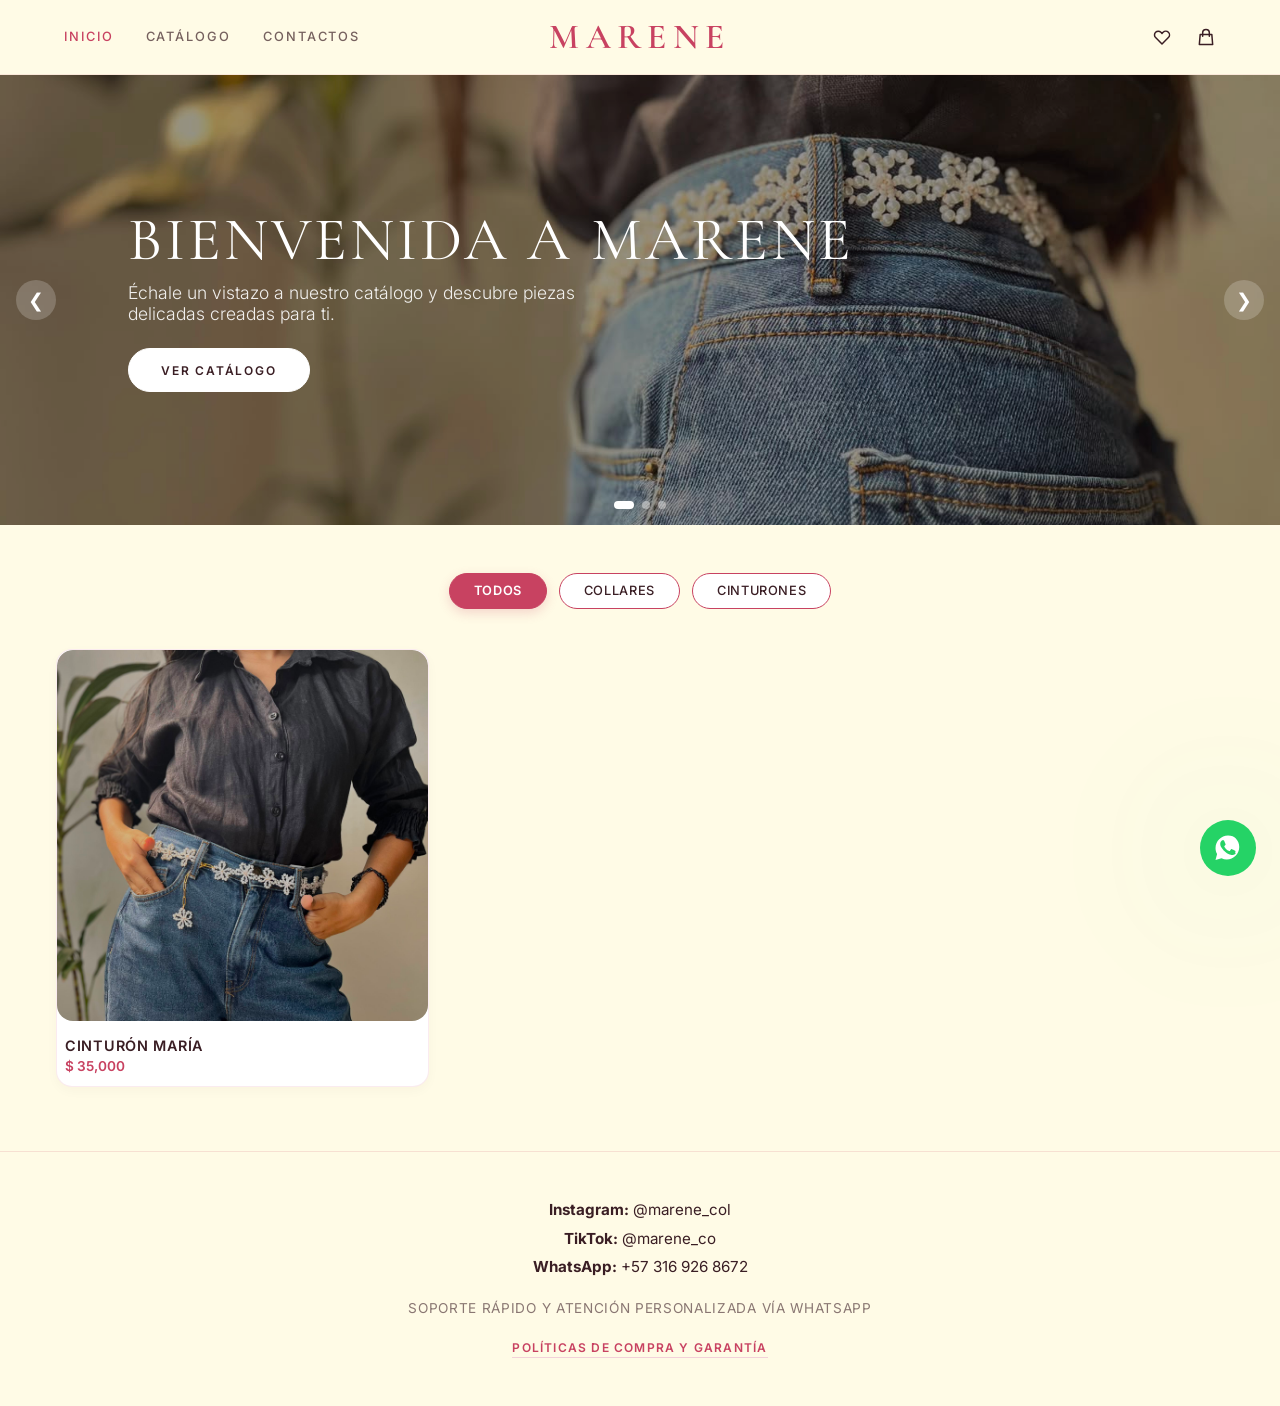
==== commit 961bd38e: "Update index.html" ====
--- a/index.html
+++ b/index.html
@@ -231,19 +231,17 @@
         </main>
         
         <footer class="minimal-footer" id="footer">
-            <div class="footer-socials-text">
-                <p><strong>Instagram:</strong> @marene_accesorios</p>
-                <p><strong>TikTok:</strong> @marene_accesorios</p>
-                <p><strong>Facebook:</strong> Marene Accesorios</p>
-                <p><strong>Gmail:</strong> contacto@marene.com</p>
-                <p><strong>WhatsApp:</strong> +57 300 123 4567</p>
+           <div class="footer-socials-text">
+                <p><strong>Instagram:</strong> @marene_col</p>
+                <p><strong>TikTok:</strong> @marene_co</p>
+                <p><strong>WhatsApp:</strong> +57 316 926 8672</p>
             </div>
             <p class="footer-note">Soporte rápido y atención personalizada vía WhatsApp</p>
             <button type="button" onclick="togglePolicies(true)" style="margin-top: 1.5rem; font-size: 0.75rem; text-transform: uppercase; letter-spacing: 0.1em; color: var(--accent-main); border-bottom: 1px solid var(--accent-muted); padding-bottom: 2px; font-weight: 600;">Políticas de Compra y Garantía</button>
         </footer>
     </div>
 
-    <a href="https://wa.me/573001234567?text=Hola%20MARENE%2C%20quiero%20recibir%20atenci%C3%B3n%20personalizada%20para%20mi%20pedido." class="whatsapp-fixed-btn" target="_blank" rel="noopener noreferrer" aria-label="Escríbenos por WhatsApp">
+    <a href="https://wa.me/573169268672?text=Hola, me gustaría hacer un pedido" class="whatsapp-fixed-btn" target="_blank" rel="noopener noreferrer" aria-label="Escríbenos por WhatsApp">
         <svg viewBox="0 0 24 24"><path d="M12.012 2c-5.508 0-9.988 4.479-9.988 9.987 0 1.763.46 3.42 1.262 4.861l-1.286 4.697 4.811-1.261a9.92 9.92 0 0 0 4.201.936h.004c5.499 0 9.996-4.481 9.996-9.99 0-2.67-1.037-5.178-2.922-7.062C17.202 3.14 14.701 2 12.012 2zm6.136 14.195c-.269.756-1.564 1.385-2.146 1.442-.519.052-1.201.074-1.921-.157-.457-.146-1.026-.344-1.758-.661-3.111-1.347-5.114-4.512-5.269-4.72-.156-.207-1.272-1.696-1.272-3.235 0-1.539.802-2.296 1.087-2.608.285-.311.622-.389.829-.389.207 0 .415.004.596.012.191.008.446-.073.701.539.269.648.918 2.242.996 2.403.078.161.13.348.026.56-.104.212-.156.342-.311.518-.156.177-.327.394-.467.529-.156.145-.322.304-.139.617.182.311.81 1.324 1.737 2.152.923.824 1.701 1.08 2.012 1.208.311.129.493.109.674-.099.181-.207.778-.902.986-1.213.207-.311.415-.259.699-.155.285.104 1.815.856 2.126 1.011.311.155.518.233.596.363.078.13.078.752-.191 1.508z"/></svg>
     </a>
 
